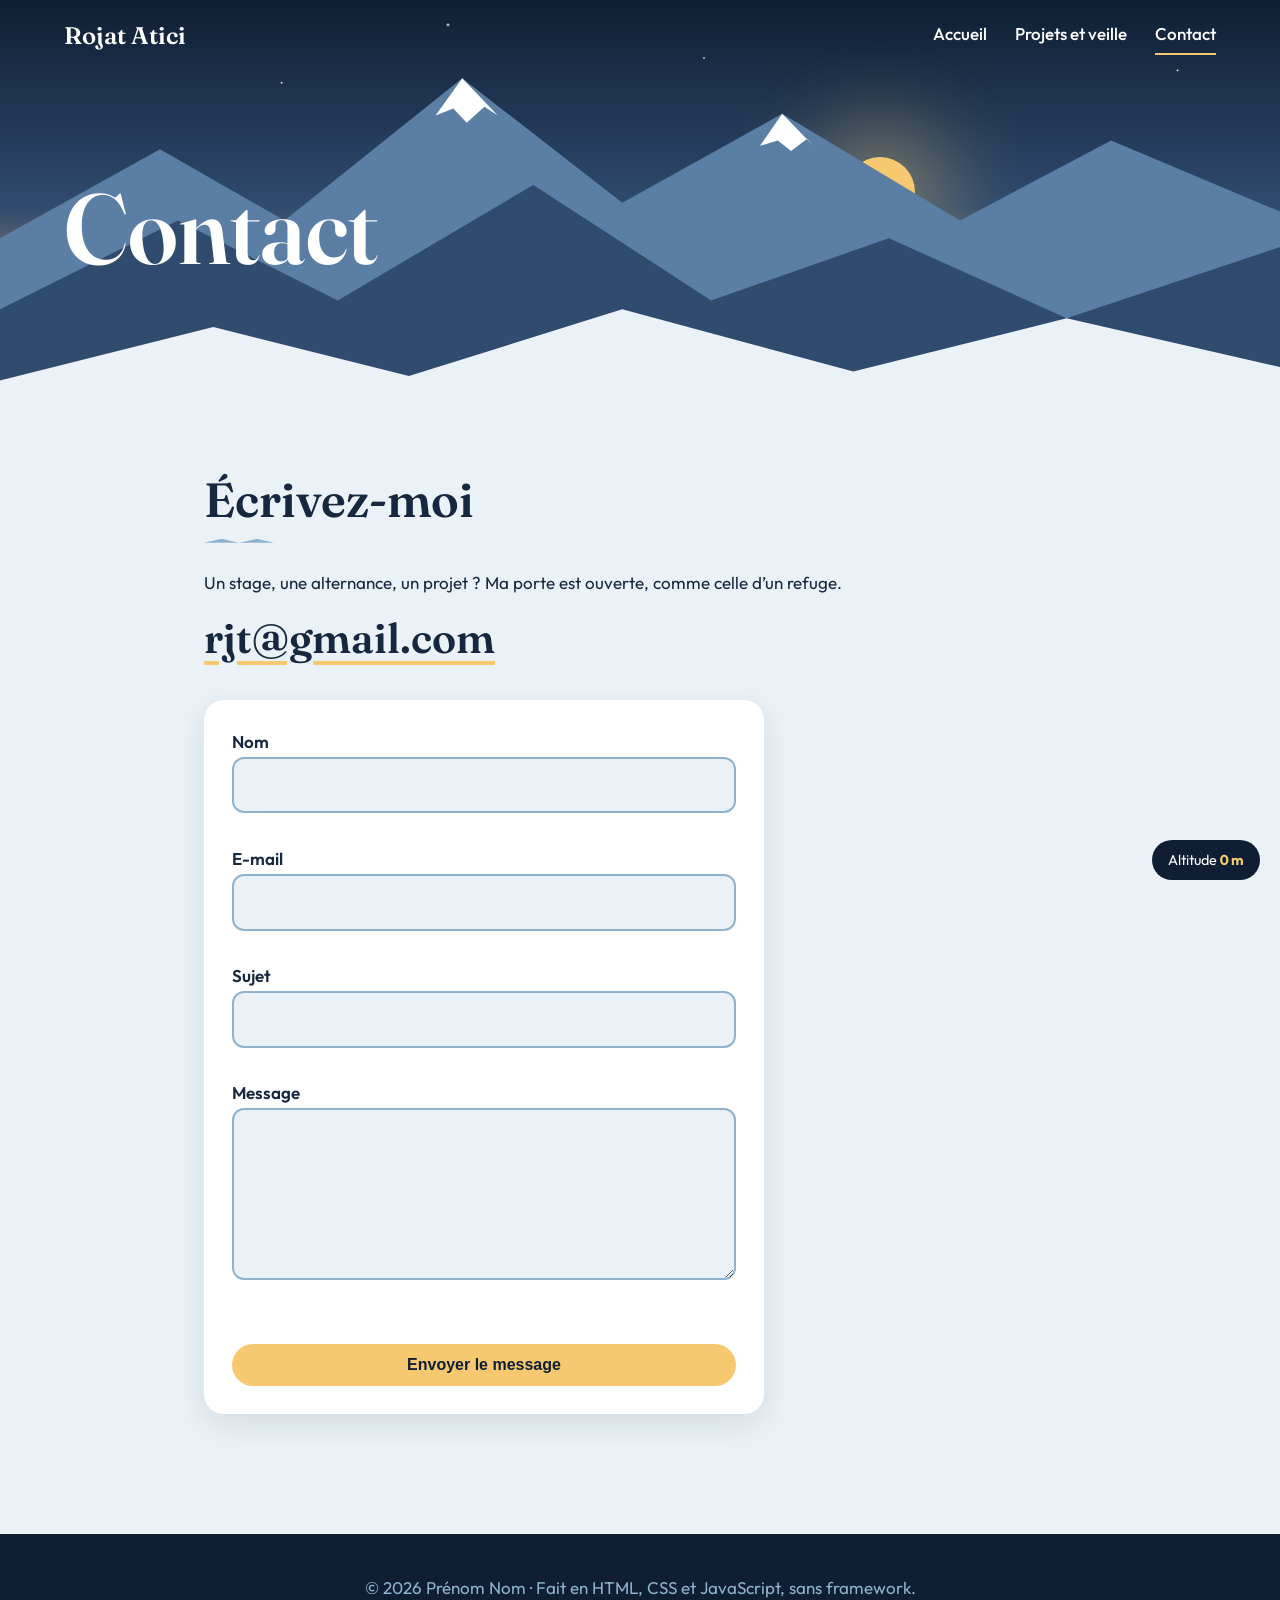
==== contact.html @ 32cf9e8c "premiere version" ====
<!DOCTYPE html>
<html lang="fr">

<head>
    <meta charset="utf-8">
    <meta name="viewport" content="width=device-width,initial-scale=1">
    <title>Contact – Rojat Atici</title>
    <link rel="preconnect" href="https://fonts.googleapis.com">
    <link href="https://fonts.googleapis.com/css2?family=Fraunces:wght@600&family=Outfit:wght@400;500;600&display=swap"
        rel="stylesheet">
    <link rel="stylesheet" href="style.css">
</head>

<body>
    <header><a class="logo" href="index.html">Rojat Atici</a><button id="burger" aria-label="Menu"
            aria-expanded="false">Menu</button>
        <nav><a href="index.html">Accueil</a><a href="projets.html">Projets et veille</a><a href="contact.html"
                class="on">Contact</a></nav>
    </header>
    <div id="alt" aria-hidden="true"></div>
    <div class="hero band">
        <div class="stars"></div>
        <div class="sun"></div><svg viewBox="0 0 1440 600" preserveAspectRatio="xMidYMax slice" aria-hidden="true">
            <g data-s=".35">
                <polygon fill="#5b7ea5"
                    points="0,400 180,300 320,380 520,220 700,360 880,260 1080,380 1250,290 1440,370 1440,600 0,600" />
                <polygon fill="#fff" points="520,220 490,262 510,254 525,270 545,252 560,262" />
                <polygon fill="#fff" points="880,260 855,296 875,290 890,302 908,288 915,296" />
            </g>
            <polygon data-s=".2" fill="#2F4B6E"
                points="0,480 200,380 380,470 600,340 800,470 1000,400 1200,490 1440,410 1440,600 0,600" />
            <polygon data-s=".08" fill="#EAF2F7"
                points="0,560 240,500 460,555 700,480 960,550 1200,490 1440,545 1440,600 0,600" />
        </svg>
        <div class="hero-txt">
            <h1>Contact</h1>
        </div>
    </div>
    <main>
        <section>
            <h2>Écrivez-moi</h2>
            <p>Un stage, une alternance, un projet ? Ma porte est ouverte, comme celle d’un refuge.</p>
            <p style="margin:14px 0 36px"><a class="mail" href="mailto:rjt@gmail.com">rjt@gmail.com</a></p>
            <form id="contact" novalidate>
                <div><label for="nom">Nom</label><input id="nom" name="nom" data-check autocomplete="name">
                    <div class="err"></div>
                </div>
                <div><label for="email">E-mail</label><input id="email" name="email" type="email" data-check
                        autocomplete="email">
                    <div class="err"></div>
                </div>
                <div><label for="sujet">Sujet</label><input id="sujet" name="sujet" data-check>
                    <div class="err"></div>
                </div>
                <div><label for="message">Message</label><textarea id="message" name="message" rows="5"
                        data-check></textarea>
                    <div class="err"></div>
                </div>
                <button class="cta" type="submit">Envoyer le message</button>
                <div id="ok" role="status">Votre messagerie s’ouvre pour envoyer le message.</div>
            </form>
        </section>
    </main>
    <footer>© 2026 Prénom Nom · Fait en HTML, CSS et JavaScript, sans framework.</footer>
    <script src="script.js"></script>
</body>

</html>
---- style.css ----
:root {
    --night: #0F1E33;
    --slate: #2F4B6E;
    --ice: #8FB3CE;
    --snow: #EAF2F7;
    --gold: #F6C971;
    --txt: #16283f
}

* {
    box-sizing: border-box;
    margin: 0
}

html {
    scroll-behavior: smooth
}

body {
    background: var(--snow);
    color: var(--txt);
    font: 17px/1.7 "Outfit", system-ui, sans-serif;
    overflow-x: hidden
}

h1,
h2,
h3 {
    font-family: "Fraunces", Georgia, serif;
    font-weight: 600;
    line-height: 1.1
}

a {
    color: inherit
}

:focus-visible {
    outline: 3px solid var(--gold);
    outline-offset: 3px
}

header {
    position: fixed;
    top: 0;
    left: 0;
    right: 0;
    z-index: 20;
    display: flex;
    justify-content: space-between;
    align-items: center;
    padding: 16px 5vw;
    color: #fff;
    transition: .3s
}

header.solid {
    background: rgba(234, 242, 247, .94);
    color: var(--txt);
    box-shadow: 0 1px 0 rgba(15, 30, 51, .15);
    backdrop-filter: blur(8px)
}

.logo {
    font: 600 1.5rem "Fraunces", Georgia, serif;
    text-decoration: none
}

nav {
    display: flex;
    gap: 28px
}

nav a {
    text-decoration: none;
    font-weight: 500;
    padding: 4px 0;
    border-bottom: 2px solid transparent;
    transition: .2s
}

nav a:hover,
nav a.on {
    border-color: var(--gold)
}

#burger {
    display: none;
    background: none;
    border: 2px solid currentColor;
    color: inherit;
    padding: 6px 14px;
    font: inherit;
    border-radius: 20px
}

.hero {
    position: relative;
    height: 100vh;
    min-height: 560px;
    background: linear-gradient(#0F1E33 0%, #2F4B6E 50%, #e8a878 88%, #F6C971 100%);
    overflow: hidden;
    color: #fff
}

.band {
    height: 46vh;
    min-height: 320px
}

.hero svg {
    position: absolute;
    left: 0;
    bottom: -2px;
    width: 100%;
    height: 100%;
    will-change: transform
}

.sun {
    position: absolute;
    left: 66%;
    top: 50%;
    width: 110px;
    height: 110px;
    border-radius: 50%;
    background: var(--gold);
    box-shadow: 0 0 90px 30px rgba(246, 201, 113, .45);
    animation: rise 2.4s ease-out both
}

.band .sun {
    top: 38%;
    width: 70px;
    height: 70px
}

@keyframes rise {
    from {
        transform: translateY(160px);
        opacity: 0
    }
}

.stars {
    position: absolute;
    inset: 0 0 50% 0;
    background: radial-gradient(2px 2px at 12% 20%, #fff, transparent), radial-gradient(2px 2px at 35% 12%, #fff, transparent), radial-gradient(1.5px 1.5px at 55% 28%, #fff, transparent), radial-gradient(2px 2px at 82% 16%, #fff, transparent), radial-gradient(1.5px 1.5px at 92% 34%, #fff, transparent), radial-gradient(1.5px 1.5px at 22% 40%, #fff, transparent);
    animation: tw 4s ease-in-out infinite alternate
}

@keyframes tw {
    from {
        opacity: .4
    }
}

.hero-txt {
    position: absolute;
    left: 5vw;
    top: 24%;
    z-index: 3;
    max-width: 640px
}

.band .hero-txt {
    top: 42%
}

.hero-txt h1 {
    font-size: clamp(2.8rem, 8vw, 6.2rem);
    animation: up 1.2s .4s both
}

.hero-txt p {
    font-size: 1.2rem;
    margin-top: 16px;
    max-width: 44ch;
    animation: up 1.2s .8s both
}

@keyframes up {
    from {
        transform: translateY(30px);
        opacity: 0
    }
}

.cta {
    display: inline-block;
    margin-top: 24px;
    background: var(--gold);
    color: var(--night);
    padding: 12px 28px;
    border-radius: 30px;
    font-weight: 600;
    text-decoration: none;
    border: 0;
    font-size: 1rem;
    cursor: pointer;
    transition: .25s
}

.cta:hover {
    transform: translateY(-3px);
    box-shadow: 0 10px 24px rgba(15, 30, 51, .3)
}

#alt {
    position: fixed;
    right: 20px;
    bottom: 20px;
    z-index: 15;
    background: var(--night);
    color: #fff;
    padding: 8px 16px;
    border-radius: 24px;
    font-size: .9rem;
    font-variant-numeric: tabular-nums
}

#alt b {
    color: var(--gold)
}

main {
    max-width: 1000px;
    margin: auto;
    padding: 0 5vw
}

section {
    padding: 60px 0
}

h2 {
    font-size: clamp(2rem, 5vw, 3rem);
    margin-bottom: 26px
}

h2:after {
    content: "";
    display: block;
    width: 70px;
    height: 4px;
    background: var(--ice);
    margin-top: 12px;
    clip-path: polygon(0 100%, 25% 0, 50% 100%, 75% 0, 100% 100%)
}

.about {
    display: grid;
    grid-template-columns: 2fr 1fr;
    gap: 40px;
    align-items: start
}

.facts {
    display: grid;
    gap: 14px
}

.facts div {
    background: #fff;
    border-radius: 14px;
    padding: 14px 18px;
    box-shadow: 0 6px 20px rgba(15, 30, 51, .08)
}

.facts strong {
    display: block;
    font: 600 1.6rem "Fraunces", serif;
    color: var(--slate)
}

.route {
    position: relative;
    padding-left: 44px;
    display: grid;
    gap: 34px
}

.route:before {
    content: "";
    position: absolute;
    left: 11px;
    top: 6px;
    bottom: 6px;
    border-left: 3px dashed var(--ice)
}

.camp {
    position: relative
}

.camp:before {
    content: "";
    position: absolute;
    left: -42px;
    top: 6px;
    width: 18px;
    height: 18px;
    border-radius: 50%;
    background: var(--gold);
    border: 4px solid var(--night)
}

.camp small {
    color: var(--slate);
    font-weight: 600
}

.camp h3 {
    font-size: 1.5rem;
    margin: 2px 0
}

.sk {
    display: grid;
    grid-template-columns: repeat(auto-fit, minmax(220px, 1fr));
    gap: 16px
}

.sk div {
    background: #fff;
    border-radius: 14px;
    padding: 16px 18px;
    box-shadow: 0 6px 20px rgba(15, 30, 51, .08)
}

.sk b {
    display: block
}

.pk {
    letter-spacing: 4px;
    color: var(--slate)
}

.pk i {
    font-style: normal;
    opacity: .25
}

.tools {
    display: flex;
    flex-wrap: wrap;
    gap: 10px
}

.tools span {
    background: var(--night);
    color: var(--snow);
    padding: 8px 20px;
    border-radius: 30px;
    transition: .25s
}

.tools span:hover {
    background: var(--gold);
    color: var(--night);
    transform: translateY(-4px)
}

.grid {
    display: grid;
    grid-template-columns: repeat(auto-fit, minmax(290px, 1fr));
    gap: 24px
}

.peak {
    background: #fff;
    border-radius: 18px;
    overflow: hidden;
    box-shadow: 0 8px 26px rgba(15, 30, 51, .1);
    transition: .3s
}

.peak:hover {
    transform: translateY(-8px)
}

.peak svg {
    display: block;
    width: 100%;
    height: 110px
}

.peak div {
    padding: 18px 20px 22px
}

.peak h3 {
    font-size: 1.4rem;
    margin: 2px 0 6px
}

.alt {
    font-weight: 600;
    color: var(--slate);
    font-size: .9rem
}

.tag {
    display: inline-block;
    background: var(--snow);
    border-radius: 20px;
    padding: 2px 12px;
    font-size: .85rem;
    margin: 8px 6px 0 0
}

.beacons {
    display: grid;
    gap: 14px
}

.beacon {
    display: flex;
    gap: 18px;
    align-items: flex-start;
    background: #fff;
    border-left: 6px solid var(--gold);
    border-radius: 0 14px 14px 0;
    padding: 16px 20px;
    box-shadow: 0 6px 20px rgba(15, 30, 51, .08);
    transition: .25s
}

.beacon:hover {
    border-left-width: 14px
}

.beacon h3 {
    font-size: 1.25rem
}

.mail {
    font: 600 clamp(1.5rem, 4.5vw, 2.6rem) "Fraunces", serif;
    text-decoration: underline;
    text-decoration-color: var(--gold);
    text-underline-offset: 8px
}

form {
    display: grid;
    gap: 14px;
    max-width: 560px;
    background: #fff;
    padding: 28px;
    border-radius: 20px;
    box-shadow: 0 10px 30px rgba(15, 30, 51, .1)
}

label {
    font-weight: 600
}

input,
textarea {
    width: 100%;
    font: inherit;
    padding: 12px 14px;
    border: 2px solid var(--ice);
    border-radius: 12px;
    background: var(--snow);
    color: var(--txt)
}

input:focus,
textarea:focus {
    border-color: var(--slate);
    outline: 0
}

.err {
    color: #b3261e;
    font-size: .9rem;
    min-height: 1.2em
}

#ok {
    display: none;
    background: var(--gold);
    padding: 12px 16px;
    border-radius: 12px;
    font-weight: 600
}

footer {
    background: var(--night);
    color: var(--ice);
    text-align: center;
    padding: 40px 5vw;
    margin-top: 60px
}

.rv {
    opacity: 0;
    transform: translateY(24px);
    transition: .7s
}

.rv.go {
    opacity: 1;
    transform: none
}

@media(max-width:720px) {
    #burger {
        display: block
    }

    nav {
        display: none;
        position: absolute;
        top: 100%;
        left: 0;
        right: 0;
        flex-direction: column;
        gap: 0;
        background: var(--night);
        padding: 10px 5vw 16px
    }

    nav.open {
        display: flex
    }

    nav a {
        padding: 10px 0;
        color: #fff
    }

    .about {
        grid-template-columns: 1fr
    }

    .sun {
        left: 60%
    }
}

@media(prefers-reduced-motion:reduce) {
    * {
        animation: none !important;
        transition: none !important
    }

    .rv {
        opacity: 1;
        transform: none
    }
}
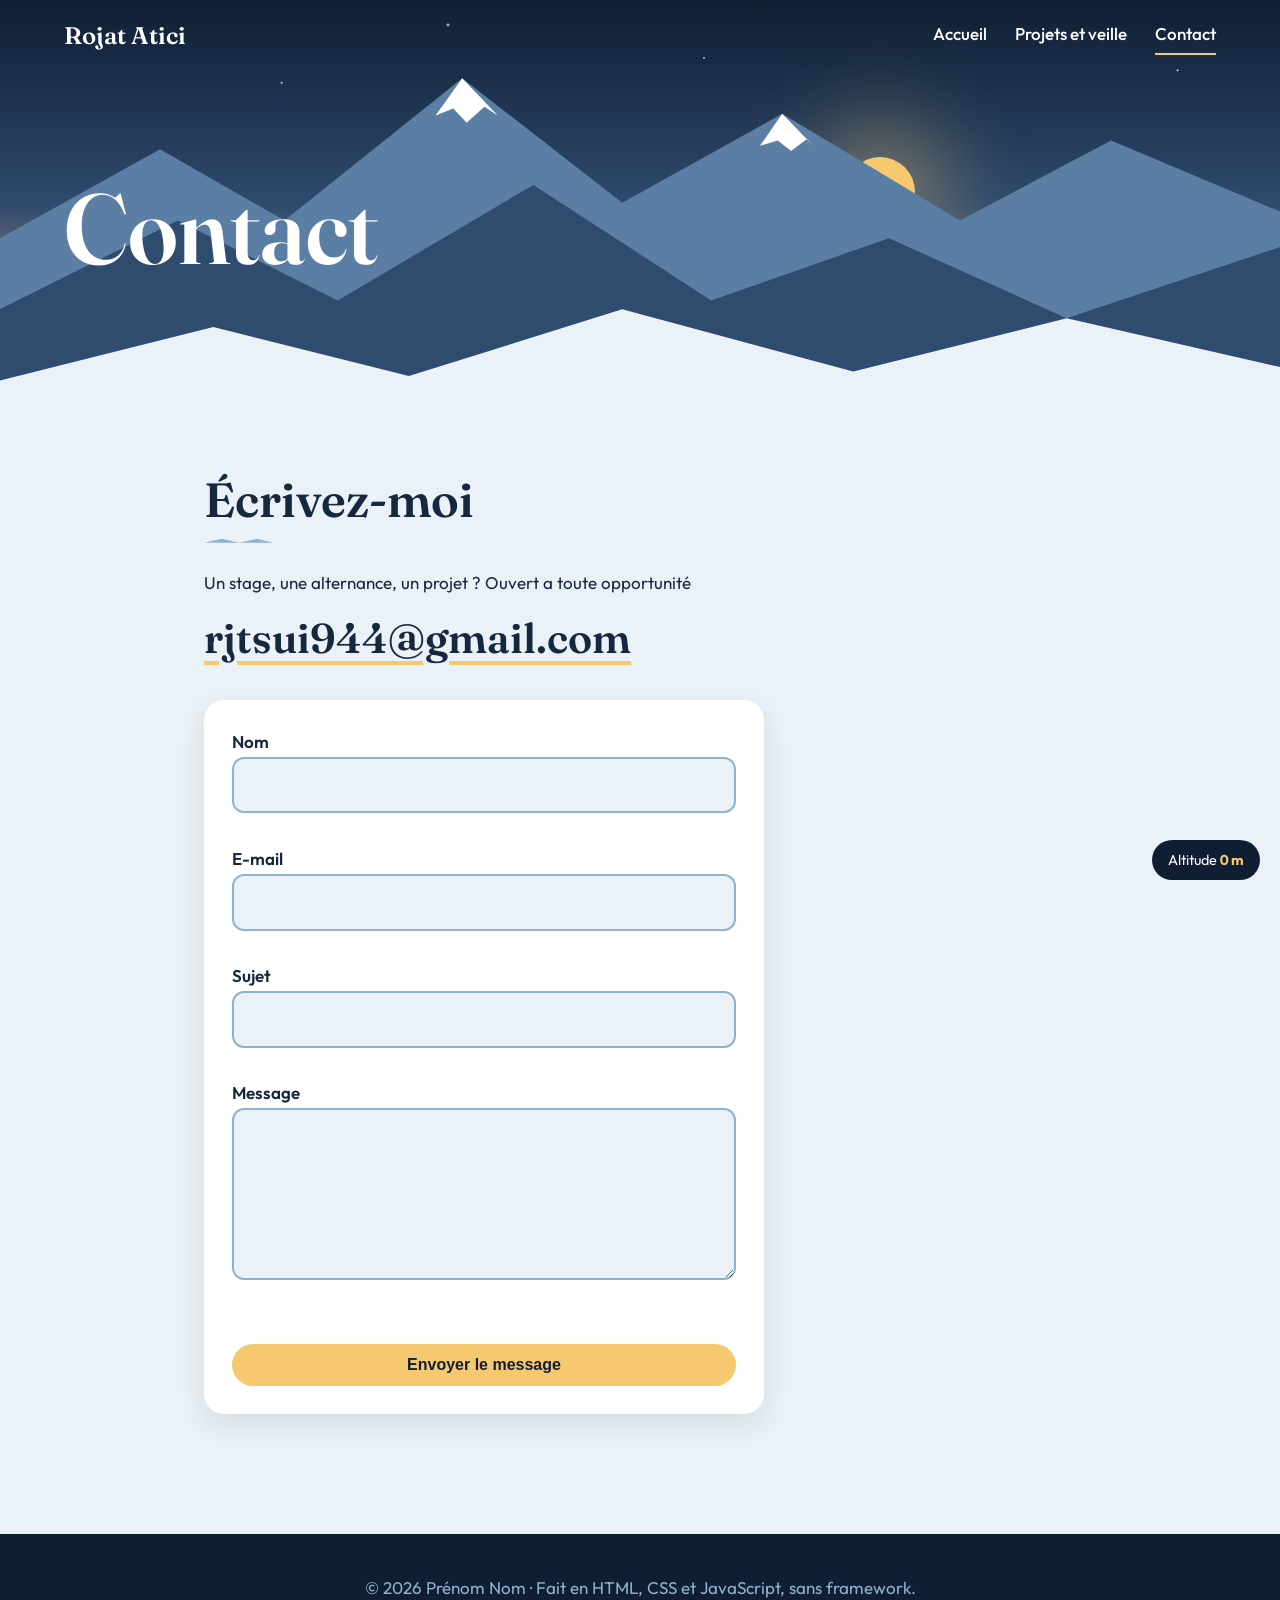
==== commit b9483ba0: "changement" ====
--- a/contact.html
+++ b/contact.html
@@ -39,8 +39,8 @@
     <main>
         <section>
             <h2>Écrivez-moi</h2>
-            <p>Un stage, une alternance, un projet ? Ma porte est ouverte, comme celle d’un refuge.</p>
-            <p style="margin:14px 0 36px"><a class="mail" href="mailto:rjt@gmail.com">rjt@gmail.com</a></p>
+            <p>Un stage, une alternance, un projet ?  Ouvert a toute opportunité </p>
+            <p style="margin:14px 0 36px"><a class="mail" href="mailto:rjtsui944@gmail.com">rjtsui944@gmail.com</a></p>
             <form id="contact" novalidate>
                 <div><label for="nom">Nom</label><input id="nom" name="nom" data-check autocomplete="name">
                     <div class="err"></div>
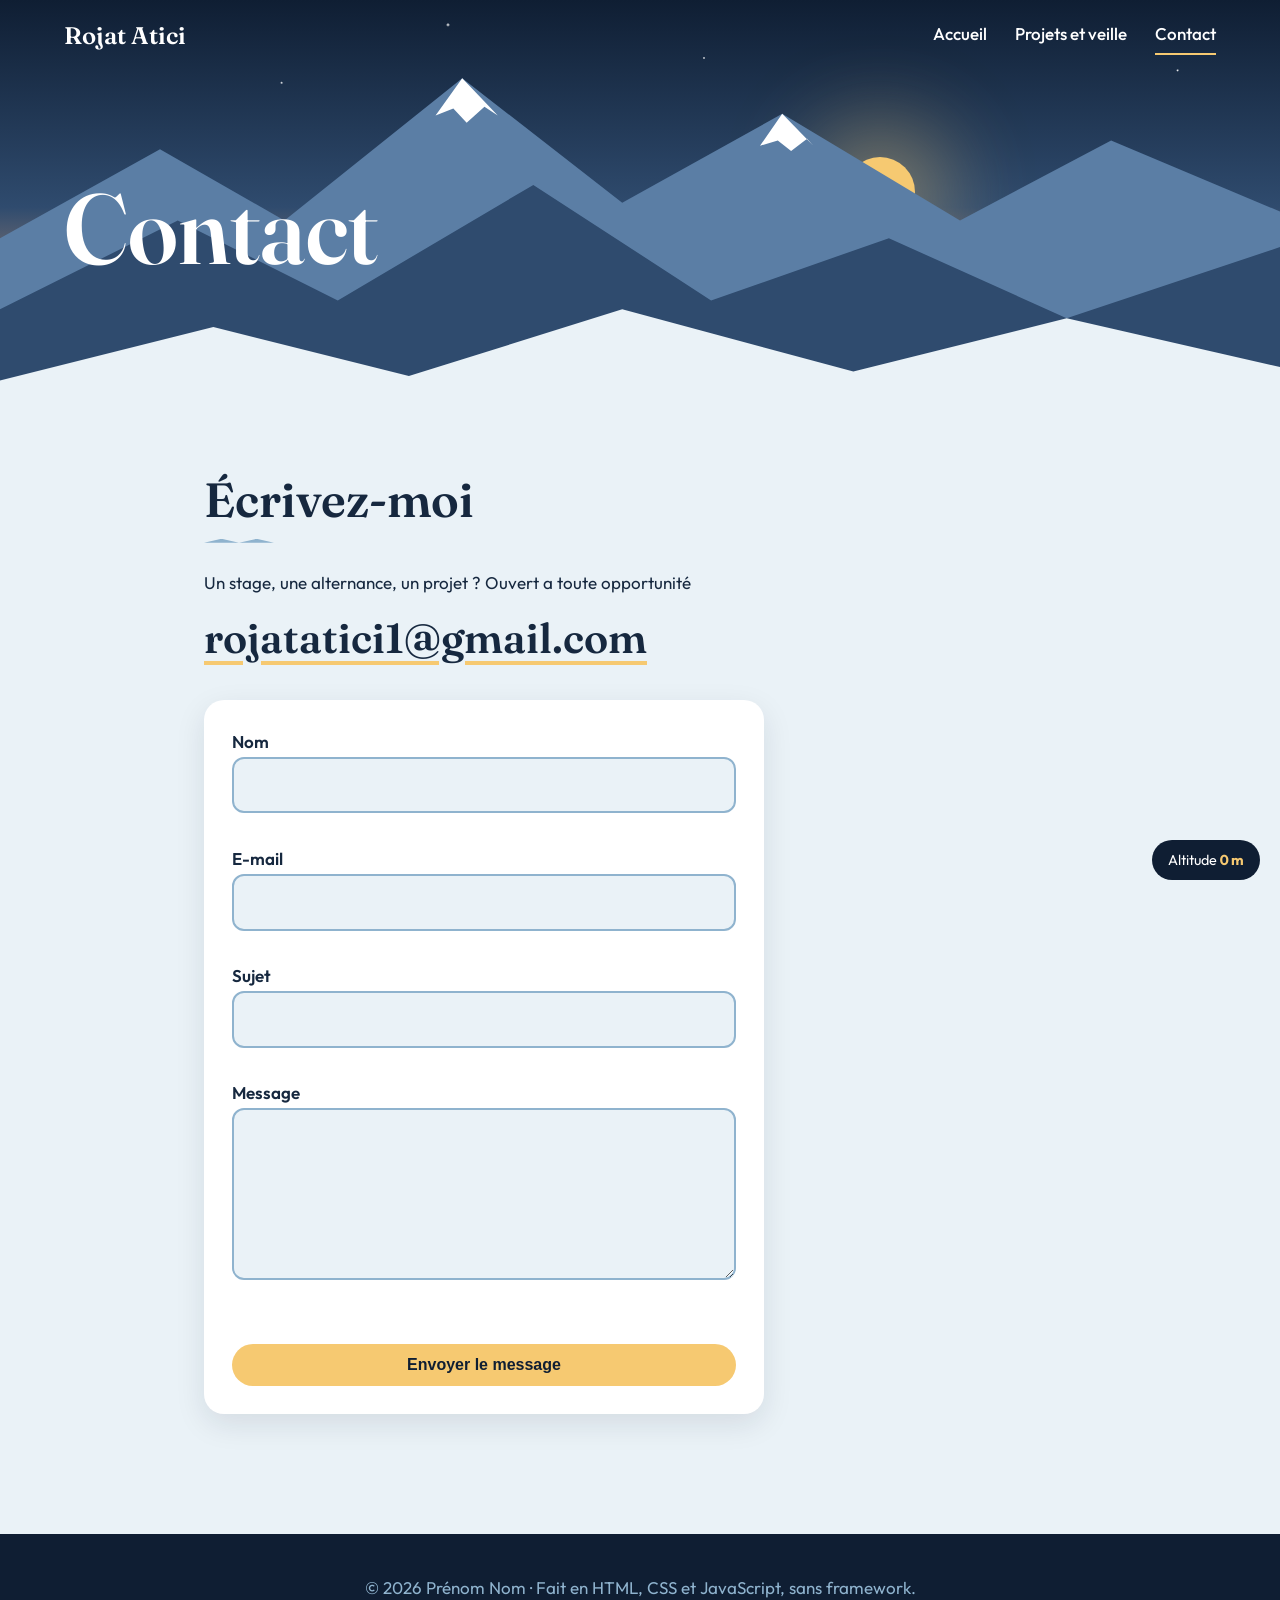
==== commit 30954e83: "changement adress mail dans contact" ====
--- a/contact.html
+++ b/contact.html
@@ -40,7 +40,7 @@
         <section>
             <h2>Écrivez-moi</h2>
             <p>Un stage, une alternance, un projet ?  Ouvert a toute opportunité </p>
-            <p style="margin:14px 0 36px"><a class="mail" href="mailto:rjtsui944@gmail.com">rjtsui944@gmail.com</a></p>
+            <p style="margin:14px 0 36px"><a class="mail" href="mailto:rojatatici1@gmail.com">rojatatici1@gmail.com</a></p>
             <form id="contact" novalidate>
                 <div><label for="nom">Nom</label><input id="nom" name="nom" data-check autocomplete="name">
                     <div class="err"></div>
